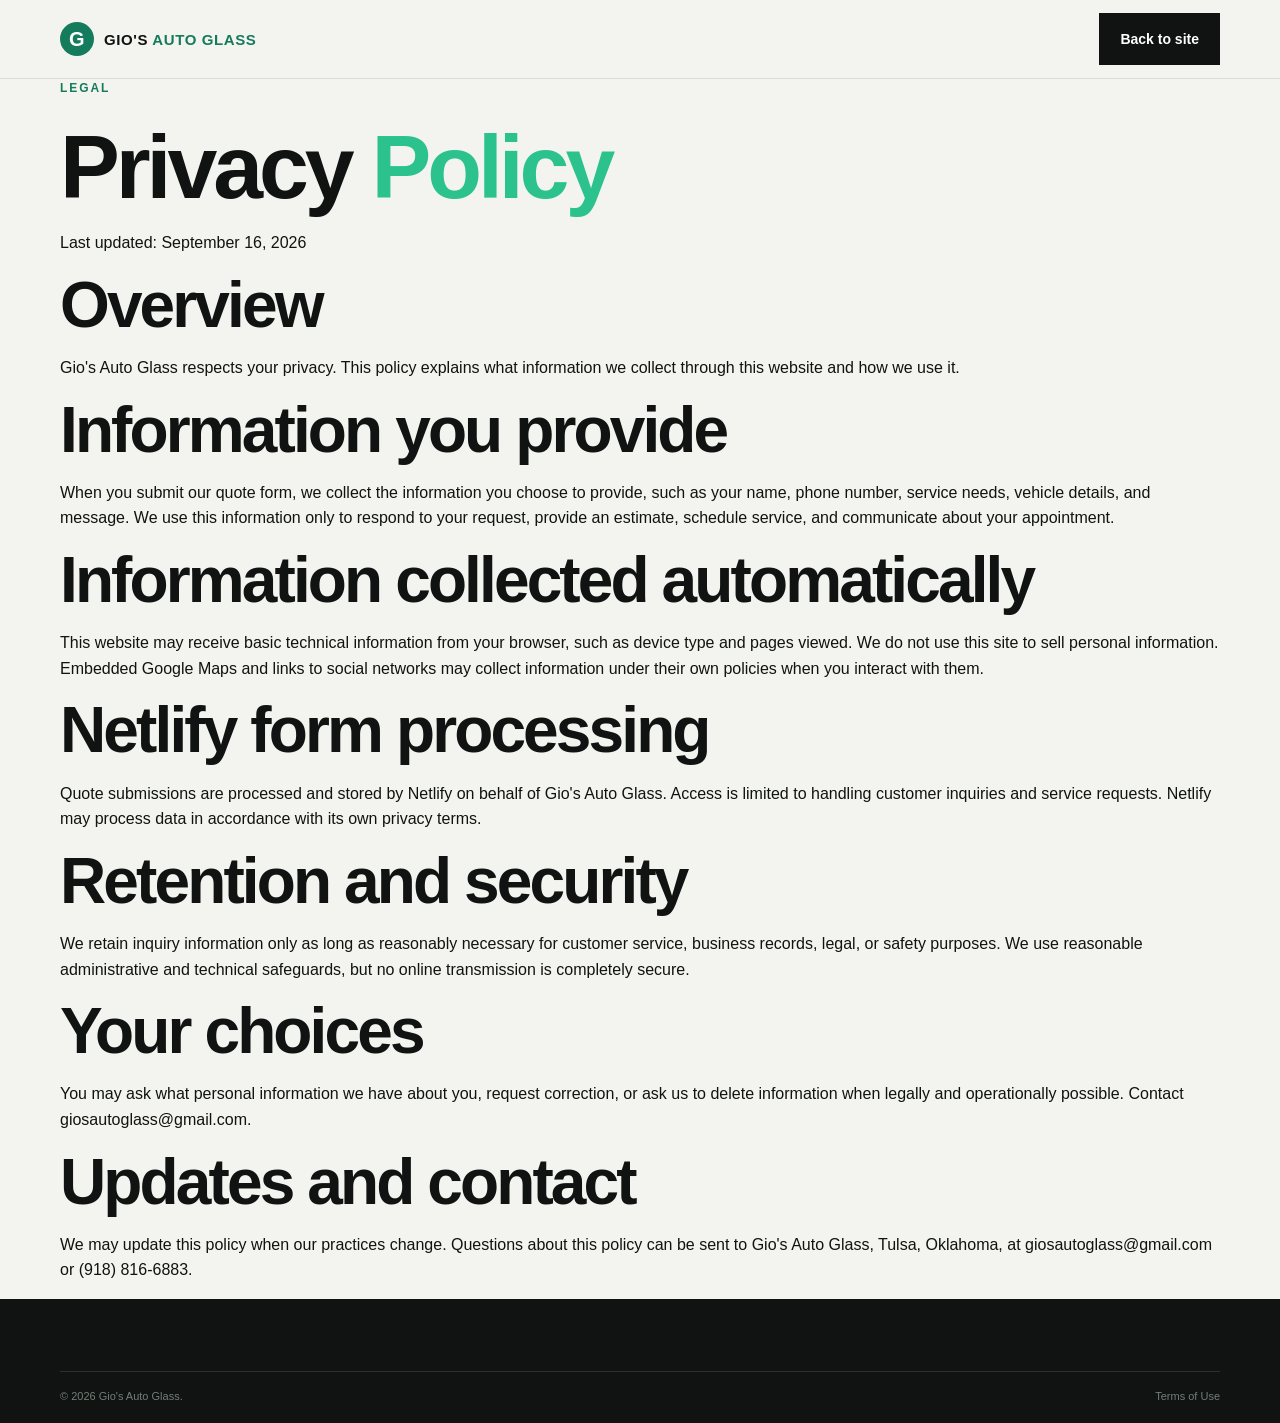
==== privacy.html @ d81fe091 "Initial commit" ====
<!doctype html><html lang="en"><head><meta charset="utf-8"><meta name="viewport" content="width=device-width, initial-scale=1"><title>Privacy Policy | Gio's Auto Glass</title><link rel="stylesheet" href="styles.css"></head><body><header class="site-header"><div class="container nav-wrap"><a class="brand" href="index.html"><span class="brand-mark">G</span><span>GIO'S <em>AUTO GLASS</em></span></a><a class="button button-dark" href="index.html">Back to site</a></div></header><main class="legal-page"><div class="container"><p class="eyebrow">Legal</p><h1>Privacy <span>Policy</span></h1><p class="legal-updated">Last updated: September 16, 2026</p><h2>Overview</h2><p>Gio's Auto Glass respects your privacy. This policy explains what information we collect through this website and how we use it.</p><h2>Information you provide</h2><p>When you submit our quote form, we collect the information you choose to provide, such as your name, phone number, service needs, vehicle details, and message. We use this information only to respond to your request, provide an estimate, schedule service, and communicate about your appointment.</p><h2>Information collected automatically</h2><p>This website may receive basic technical information from your browser, such as device type and pages viewed. We do not use this site to sell personal information. Embedded Google Maps and links to social networks may collect information under their own policies when you interact with them.</p><h2>Netlify form processing</h2><p>Quote submissions are processed and stored by Netlify on behalf of Gio's Auto Glass. Access is limited to handling customer inquiries and service requests. Netlify may process data in accordance with its own privacy terms.</p><h2>Retention and security</h2><p>We retain inquiry information only as long as reasonably necessary for customer service, business records, legal, or safety purposes. We use reasonable administrative and technical safeguards, but no online transmission is completely secure.</p><h2>Your choices</h2><p>You may ask what personal information we have about you, request correction, or ask us to delete information when legally and operationally possible. Contact <a href="mailto:giosautoglass@gmail.com">giosautoglass@gmail.com</a>.</p><h2>Updates and contact</h2><p>We may update this policy when our practices change. Questions about this policy can be sent to Gio's Auto Glass, Tulsa, Oklahoma, at <a href="mailto:giosautoglass@gmail.com">giosautoglass@gmail.com</a> or <a href="tel:+19188166883">(918) 816-6883</a>.</p></div></main><footer class="site-footer"><div class="container footer-bottom"><span>© 2026 Gio's Auto Glass.</span><a href="terms.html">Terms of Use</a></div></footer></body></html>
---- styles.css ----
:root{--ink:#101311;--muted:#69716d;--paper:#f3f4ef;--green:#157b5d;--green-bright:#2bc28e;--line:#d9ddd7;--white:#fff;--serif:'Space Grotesk',sans-serif;--sans:'DM Sans',sans-serif}*{box-sizing:border-box}html{scroll-behavior:smooth}body{margin:0;background:var(--paper);color:var(--ink);font:16px/1.6 var(--sans)}a{color:inherit;text-decoration:none}button,input,select,textarea{font:inherit}.container{width:min(1160px,calc(100% - 48px));margin:auto}.skip-link{position:absolute;left:16px;top:-60px;background:var(--green);color:#fff;padding:10px 14px;z-index:10}.skip-link:focus{top:16px}.site-header{background:rgba(243,244,239,.95);border-bottom:1px solid var(--line);position:sticky;top:0;z-index:5;backdrop-filter:blur(12px)}.nav-wrap{display:flex;align-items:center;justify-content:space-between;min-height:78px;gap:24px}.brand{display:flex;align-items:center;gap:10px;font:700 15px var(--serif);letter-spacing:.04em}.brand em{font-style:normal;color:var(--green)}.brand-mark{display:grid;place-items:center;width:34px;height:34px;background:var(--green);color:#fff;border-radius:50%;font:700 20px var(--serif)}nav{display:flex;gap:28px;color:#53605a;font-size:14px}nav a:hover,.text-link:hover,.social-links a:hover{color:var(--green)}.nav-call{display:flex;flex-direction:column;align-items:flex-end;font-size:12px;color:var(--muted)}.nav-call strong{font-size:15px;color:var(--ink)}.menu-toggle{display:none}.hero{background:var(--ink);color:#f7faf4;position:relative;overflow:hidden}.hero:before{content:"";position:absolute;width:520px;height:520px;border-radius:50%;right:-160px;top:-230px;background:radial-gradient(circle,rgba(43,194,142,.25),transparent 65%)}.hero-grid{display:grid;grid-template-columns:1fr .88fr;min-height:630px;align-items:center;gap:64px}.hero-copy{padding:80px 0}.eyebrow{font-size:12px;letter-spacing:.16em;text-transform:uppercase;color:var(--green);font-weight:700;margin:0 0 22px}.hero .eyebrow{color:#82e5bd}.pulse-dot{display:inline-block;width:7px;height:7px;background:var(--green-bright);border-radius:50%;margin-right:8px;box-shadow:0 0 0 5px rgba(43,194,142,.12)}h1,h2,h3{font-family:var(--serif);line-height:1.05;margin:0;letter-spacing:-.045em}h1{font-size:clamp(54px,7vw,92px);font-weight:600}h1 span,h2 span{color:var(--green-bright)}.hero-lede{max-width:470px;color:#b4beb8;font-size:18px;margin:28px 0 34px}.hero-actions{display:flex;align-items:center;gap:25px;flex-wrap:wrap}.button{display:inline-flex;align-items:center;justify-content:center;gap:22px;padding:14px 20px;border:1px solid transparent;font-weight:700;font-size:14px;transition:transform .2s,background .2s}.button:hover{transform:translateY(-2px)}.button-primary{background:var(--green);color:#fff}.button-primary:hover{background:#1b906e}.button-dark{background:var(--ink);color:#fff}.text-link{font-size:14px;color:#dce6df}.hero-proof{display:flex;align-items:center;gap:14px;margin-top:56px}.avatars{display:flex}.avatars span{display:grid;place-items:center;width:32px;height:32px;border:2px solid var(--ink);border-radius:50%;background:#42665b;color:#e8f0eb;font-size:11px;margin-left:-7px}.avatars span:first-child{margin-left:0;background:#c9a47b}.avatars span:nth-child(2){background:#6f8d85}.avatars span:nth-child(3){background:#8c5e45}.avatars span:last-child{background:var(--green)}.hero-proof p{font-size:13px;line-height:1.3;margin:0}.hero-proof p span{color:#8d9b94}.hero-visual{height:540px;position:relative}.hero-image-frame{position:absolute;inset:0 0 0 35px;overflow:hidden;border-radius:2px 2px 90px 2px;background:#1a211e}.hero-image-frame:after{content:"";position:absolute;inset:0;background:linear-gradient(90deg,rgba(16,19,17,.6),transparent 45%),linear-gradient(0deg,rgba(16,19,17,.25),transparent)}.hero-image-frame img{height:100%;width:100%;object-fit:cover;object-position:center}.floating-card{position:absolute;z-index:1;left:0;bottom:36px;background:#fff;color:var(--ink);display:flex;align-items:center;gap:12px;padding:16px 20px;box-shadow:0 16px 40px #0005}.check{display:grid;place-items:center;background:var(--green);color:#fff;border-radius:50%;width:34px;height:34px}.floating-card strong,.floating-card small{display:block}.floating-card strong{font-size:13px}.floating-card small{color:var(--muted);font-size:11px}.vertical-label{position:absolute;right:-10px;top:85px;writing-mode:vertical-rl;font-size:10px;letter-spacing:.2em;color:#7b8a82}.hero-bottom{display:flex;justify-content:space-between;border-top:1px solid #29322e;padding:19px 0;color:#87958e;font-size:12px;letter-spacing:.05em}.section{padding:110px 0}.section-intro{display:grid;grid-template-columns:1fr .75fr;gap:80px;align-items:end;margin-bottom:48px}.section-intro>p,.work-copy>p,.about-copy>p,.contact-copy>p{color:var(--muted);max-width:490px;margin:0 0 18px}h2{font-size:clamp(42px,5vw,66px)}.service-grid{display:grid;grid-template-columns:repeat(3,1fr);gap:1px;background:var(--line);border:1px solid var(--line)}.service-card{background:var(--paper);padding:28px;min-height:330px;position:relative}.service-card.featured{background:var(--ink);color:#fff}.service-num{font-size:12px;color:var(--green);font-weight:700}.featured .service-num{color:var(--green-bright)}.service-icon{font-size:42px;line-height:1;margin:36px 0 24px;color:var(--green)}.service-card h3{font-size:24px;letter-spacing:-.03em}.service-card p{color:var(--muted);font-size:14px;margin:14px 0 25px}.featured p{color:#a4b3ac}.service-card a{font-size:13px;color:var(--green);font-weight:700}.featured a{color:var(--green-bright)}.work{background:#e5e9e3}.work-grid{display:grid;grid-template-columns:.72fr 1fr;gap:90px;align-items:center}.work-copy h2{margin-bottom:24px}.stat-row{display:flex;gap:38px;margin-top:45px}.stat-row div{display:flex;flex-direction:column;border-left:2px solid var(--green);padding-left:12px}.stat-row strong{font:700 24px var(--serif)}.stat-row span{font-size:11px;text-transform:uppercase;letter-spacing:.08em;color:var(--muted)}.comparison{aspect-ratio:1.12/1;position:relative;overflow:hidden;background:#222;box-shadow:0 18px 40px #26392c18}.comparison>img,.comparison-before img{width:100%;height:100%;object-fit:cover;position:absolute;inset:0}.comparison-after{object-position:center}.comparison-before{position:absolute;inset:0;width:50%;overflow:hidden;border-right:2px solid #fff}.comparison-before img{width:calc(100% / .5);max-width:none;object-position:left center}.comparison-handle{position:absolute;top:50%;left:50%;transform:translate(-50%,-50%);display:grid;place-items:center;width:44px;height:44px;border-radius:50%;background:#fff;color:var(--ink);z-index:2;box-shadow:0 3px 16px #0005}.comparison-range{position:absolute;inset:0;z-index:3}.comparison-range input{position:absolute;inset:0;width:100%;height:100%;opacity:0;cursor:ew-resize}.compare-tag{position:absolute;top:18px;background:var(--ink);color:#fff;font-size:10px;letter-spacing:.15em;padding:7px 10px;z-index:2}.tag-before{left:18px}.tag-after{right:18px;background:#fff;color:var(--ink)}.about{background:var(--ink);color:#fff}.about-grid{display:grid;grid-template-columns:.85fr 1fr;gap:100px;align-items:center}.owner-frame{height:500px;position:relative;overflow:hidden;border-radius:2px 90px 2px 2px;background:#27352f}.owner-frame img{width:100%;height:100%;object-fit:cover;object-position:center 20%}.owner-badge{position:absolute;bottom:20px;left:20px;color:#fff;background:var(--green);padding:8px 12px;font-size:10px;letter-spacing:.16em}.about-copy h2{margin-bottom:26px}.about-copy>p{color:#b0bdb6}.about-copy .button{margin-top:12px}.contact{padding-bottom:55px}.contact-grid{display:grid;grid-template-columns:.78fr 1fr;gap:90px;align-items:start}.contact-copy h2{margin-bottom:24px}.contact-details{margin-top:35px;display:grid;gap:18px}.contact-details a{display:flex;gap:14px;align-items:center}.detail-icon{display:grid;place-items:center;width:35px;height:35px;border:1px solid var(--line);color:var(--green);border-radius:50%;font-weight:700}.contact-details small,.contact-details strong{display:block}.contact-details small{font-size:11px;color:var(--muted);text-transform:uppercase;letter-spacing:.1em}.contact-details strong{font-size:15px}.social-links{display:flex;gap:20px;margin-top:30px;color:var(--green);font-size:13px;font-weight:700}.form-card{background:#fff;padding:34px;box-shadow:0 15px 35px #26392c10}.form-heading{display:flex;justify-content:space-between;color:var(--green);font-size:11px;letter-spacing:.15em;font-weight:700;margin-bottom:25px}.form-card label{display:block;color:#49554f;font-size:12px;font-weight:700;margin-bottom:16px}.form-card input,.form-card select,.form-card textarea{display:block;width:100%;border:0;border-bottom:1px solid var(--line);background:transparent;padding:9px 0;color:var(--ink);outline:0;border-radius:0}.form-card textarea{resize:vertical}.form-card input:focus,.form-card select:focus,.form-card textarea:focus{border-color:var(--green);box-shadow:0 2px 0 var(--green)}.form-row{display:grid;grid-template-columns:1fr 1fr;gap:20px}.form-card .button{border:0;margin-top:4px;width:100%;cursor:pointer}.form-note{color:var(--muted);font-size:11px;margin:14px 0 0!important}.form-note a{color:var(--green);text-decoration:underline}.hidden-field{display:none!important}.map-wrap{margin-top:70px;height:280px;overflow:hidden}.map-wrap iframe{width:100%;height:100%;border:0;filter:grayscale(1) contrast(.9)}.site-footer{background:var(--ink);color:#fff;padding:38px 0 18px}.footer-top{display:grid;grid-template-columns:1fr 1fr 1fr;align-items:center;gap:20px}.footer-top p{color:#84948b;font-size:13px}.footer-top>div{display:flex;justify-content:flex-end;gap:22px;color:#a9b6af;font-size:12px}.footer-bottom{border-top:1px solid #29322e;margin-top:34px;padding-top:16px;display:flex;justify-content:space-between;color:#718079;font-size:11px}.sr-only{position:absolute;width:1px;height:1px;padding:0;margin:-1px;overflow:hidden;clip:rect(0,0,0,0);white-space:nowrap;border:0}@media(max-width:800px){.container{width:min(100% - 32px,600px)}nav,.nav-call{display:none}.menu-toggle{display:flex;border:0;background:none;flex-direction:column;gap:6px;padding:10px}.menu-toggle span{width:24px;height:2px;background:var(--ink)}.hero-grid,.work-grid,.about-grid,.contact-grid{grid-template-columns:1fr;gap:45px}.hero-grid{padding-top:15px}.hero-copy{padding:60px 0 0}.hero-visual{height:430px}.hero-image-frame{inset:0 0 0 20px}.hero-bottom{display:grid;gap:8px}.section{padding:75px 0}.section-intro{grid-template-columns:1fr;gap:20px}.service-grid{grid-template-columns:1fr}.service-card{min-height:280px}.work-copy{order:1}.comparison{order:2}.about-grid{gap:40px}.owner-frame{height:430px}.footer-top{grid-template-columns:1fr}.footer-top>div{justify-content:flex-start}.footer-bottom{display:grid;gap:8px}.vertical-label{display:none}}@media(max-width:480px){h1{font-size:54px}.hero-lede{font-size:16px}.hero-actions{align-items:flex-start;flex-direction:column;gap:18px}.hero-visual{height:350px}.floating-card{left:0;bottom:18px;padding:12px}.form-card{padding:23px 18px}.form-row{grid-template-columns:1fr;gap:0}.stat-row{gap:16px}.stat-row span{font-size:9px}.map-wrap{height:230px}}
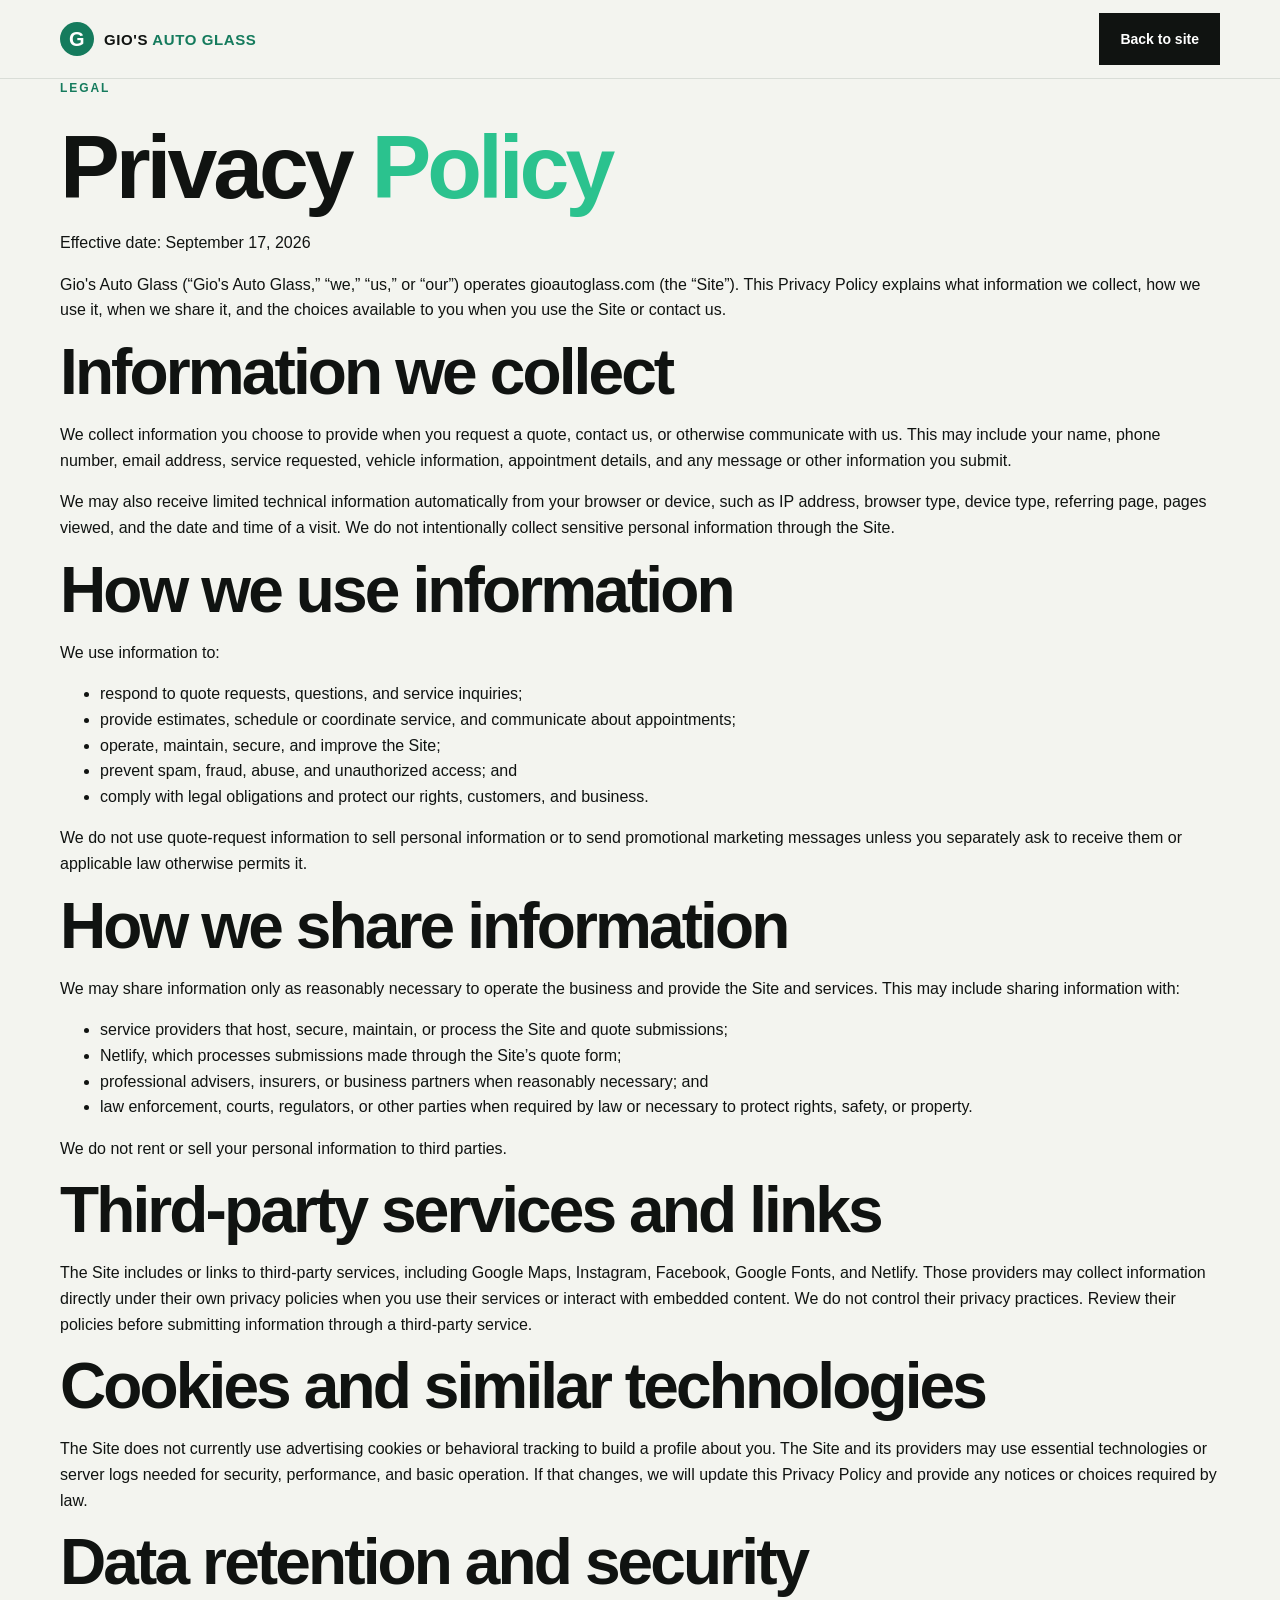
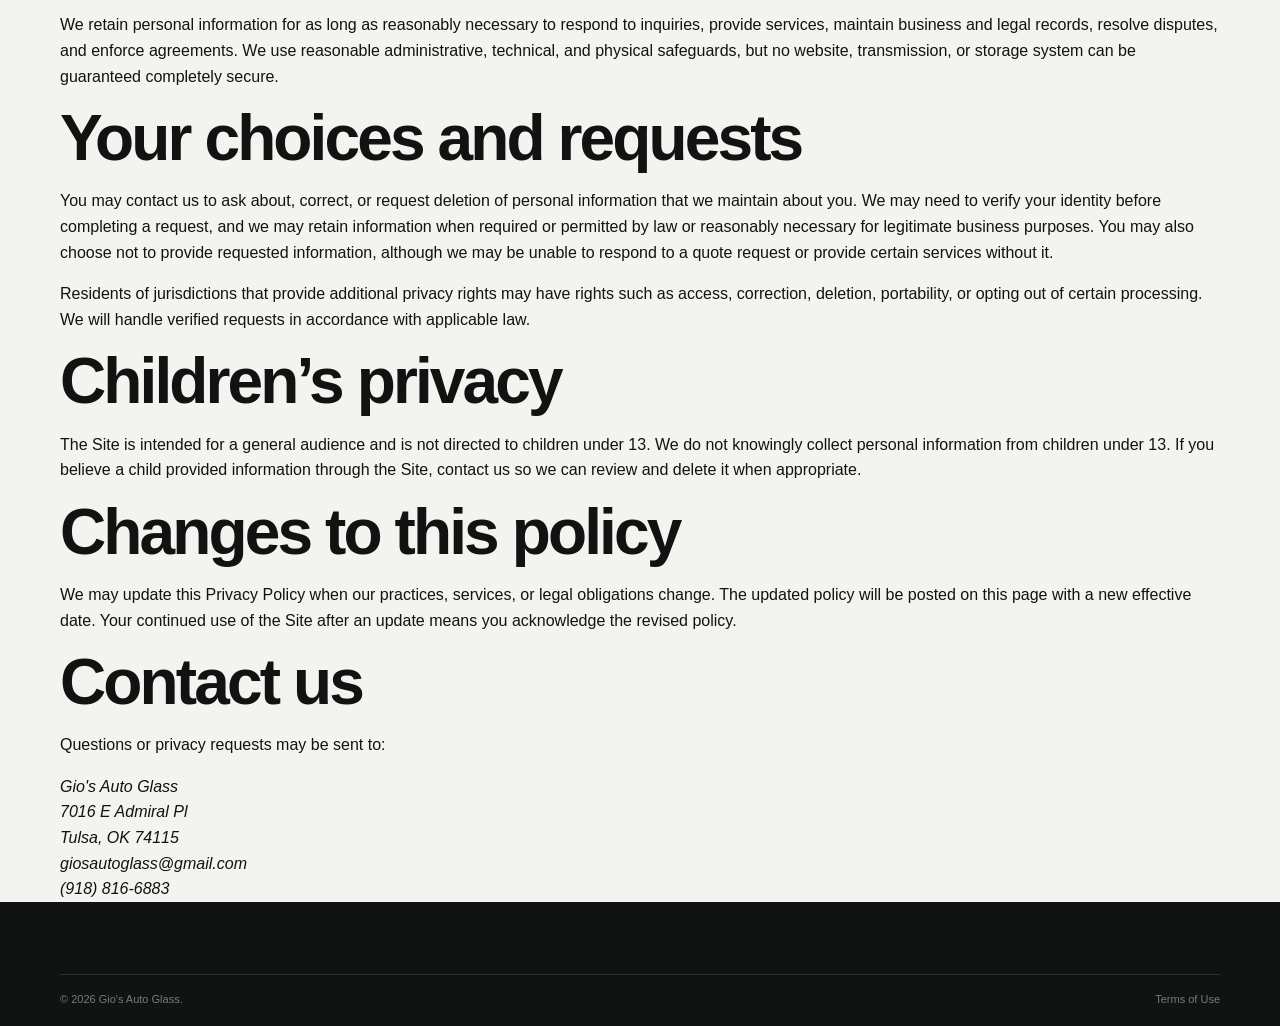
==== commit ef86f8cb: "ffixed privacy policy and terms of use" ====
--- a/privacy.html
+++ b/privacy.html
@@ -1 +1,35 @@
-<!doctype html><html lang="en"><head><meta charset="utf-8"><meta name="viewport" content="width=device-width, initial-scale=1"><title>Privacy Policy | Gio's Auto Glass</title><link rel="stylesheet" href="styles.css"></head><body><header class="site-header"><div class="container nav-wrap"><a class="brand" href="index.html"><span class="brand-mark">G</span><span>GIO'S <em>AUTO GLASS</em></span></a><a class="button button-dark" href="index.html">Back to site</a></div></header><main class="legal-page"><div class="container"><p class="eyebrow">Legal</p><h1>Privacy <span>Policy</span></h1><p class="legal-updated">Last updated: September 16, 2026</p><h2>Overview</h2><p>Gio's Auto Glass respects your privacy. This policy explains what information we collect through this website and how we use it.</p><h2>Information you provide</h2><p>When you submit our quote form, we collect the information you choose to provide, such as your name, phone number, service needs, vehicle details, and message. We use this information only to respond to your request, provide an estimate, schedule service, and communicate about your appointment.</p><h2>Information collected automatically</h2><p>This website may receive basic technical information from your browser, such as device type and pages viewed. We do not use this site to sell personal information. Embedded Google Maps and links to social networks may collect information under their own policies when you interact with them.</p><h2>Netlify form processing</h2><p>Quote submissions are processed and stored by Netlify on behalf of Gio's Auto Glass. Access is limited to handling customer inquiries and service requests. Netlify may process data in accordance with its own privacy terms.</p><h2>Retention and security</h2><p>We retain inquiry information only as long as reasonably necessary for customer service, business records, legal, or safety purposes. We use reasonable administrative and technical safeguards, but no online transmission is completely secure.</p><h2>Your choices</h2><p>You may ask what personal information we have about you, request correction, or ask us to delete information when legally and operationally possible. Contact <a href="mailto:giosautoglass@gmail.com">giosautoglass@gmail.com</a>.</p><h2>Updates and contact</h2><p>We may update this policy when our practices change. Questions about this policy can be sent to Gio's Auto Glass, Tulsa, Oklahoma, at <a href="mailto:giosautoglass@gmail.com">giosautoglass@gmail.com</a> or <a href="tel:+19188166883">(918) 816-6883</a>.</p></div></main><footer class="site-footer"><div class="container footer-bottom"><span>© 2026 Gio's Auto Glass.</span><a href="terms.html">Terms of Use</a></div></footer></body></html>
+<!doctype html>
+<html lang="en">
+<head>
+  <meta charset="utf-8">
+  <meta name="viewport" content="width=device-width, initial-scale=1">
+  <meta name="description" content="Privacy Policy for Gio's Auto Glass and gioautoglass.com.">
+  <link rel="canonical" href="https://gioautoglass.com/privacy.html">
+  <title>Privacy Policy | Gio's Auto Glass</title>
+  <link rel="stylesheet" href="styles.css">
+</head>
+<body>
+  <header class="site-header"><div class="container nav-wrap"><a class="brand" href="index.html"><span class="brand-mark">G</span><span>GIO'S <em>AUTO GLASS</em></span></a><a class="button button-dark" href="index.html">Back to site</a></div></header>
+  <main class="legal-page"><div class="container">
+    <p class="eyebrow">Legal</p><h1>Privacy <span>Policy</span></h1><p class="legal-updated">Effective date: September 17, 2026</p>
+    <p>Gio's Auto Glass (“Gio's Auto Glass,” “we,” “us,” or “our”) operates <a href="https://gioautoglass.com">gioautoglass.com</a> (the “Site”). This Privacy Policy explains what information we collect, how we use it, when we share it, and the choices available to you when you use the Site or contact us.</p>
+    <h2>Information we collect</h2>
+    <p>We collect information you choose to provide when you request a quote, contact us, or otherwise communicate with us. This may include your name, phone number, email address, service requested, vehicle information, appointment details, and any message or other information you submit.</p>
+    <p>We may also receive limited technical information automatically from your browser or device, such as IP address, browser type, device type, referring page, pages viewed, and the date and time of a visit. We do not intentionally collect sensitive personal information through the Site.</p>
+    <h2>How we use information</h2>
+    <p>We use information to:</p><ul><li>respond to quote requests, questions, and service inquiries;</li><li>provide estimates, schedule or coordinate service, and communicate about appointments;</li><li>operate, maintain, secure, and improve the Site;</li><li>prevent spam, fraud, abuse, and unauthorized access; and</li><li>comply with legal obligations and protect our rights, customers, and business.</li></ul>
+    <p>We do not use quote-request information to sell personal information or to send promotional marketing messages unless you separately ask to receive them or applicable law otherwise permits it.</p>
+    <h2>How we share information</h2>
+    <p>We may share information only as reasonably necessary to operate the business and provide the Site and services. This may include sharing information with:</p><ul><li>service providers that host, secure, maintain, or process the Site and quote submissions;</li><li>Netlify, which processes submissions made through the Site’s quote form;</li><li>professional advisers, insurers, or business partners when reasonably necessary; and</li><li>law enforcement, courts, regulators, or other parties when required by law or necessary to protect rights, safety, or property.</li></ul>
+    <p>We do not rent or sell your personal information to third parties.</p>
+    <h2>Third-party services and links</h2><p>The Site includes or links to third-party services, including Google Maps, Instagram, Facebook, Google Fonts, and Netlify. Those providers may collect information directly under their own privacy policies when you use their services or interact with embedded content. We do not control their privacy practices. Review their policies before submitting information through a third-party service.</p>
+    <h2>Cookies and similar technologies</h2><p>The Site does not currently use advertising cookies or behavioral tracking to build a profile about you. The Site and its providers may use essential technologies or server logs needed for security, performance, and basic operation. If that changes, we will update this Privacy Policy and provide any notices or choices required by law.</p>
+    <h2>Data retention and security</h2><p>We retain personal information for as long as reasonably necessary to respond to inquiries, provide services, maintain business and legal records, resolve disputes, and enforce agreements. We use reasonable administrative, technical, and physical safeguards, but no website, transmission, or storage system can be guaranteed completely secure.</p>
+    <h2>Your choices and requests</h2><p>You may contact us to ask about, correct, or request deletion of personal information that we maintain about you. We may need to verify your identity before completing a request, and we may retain information when required or permitted by law or reasonably necessary for legitimate business purposes. You may also choose not to provide requested information, although we may be unable to respond to a quote request or provide certain services without it.</p><p>Residents of jurisdictions that provide additional privacy rights may have rights such as access, correction, deletion, portability, or opting out of certain processing. We will handle verified requests in accordance with applicable law.</p>
+    <h2>Children’s privacy</h2><p>The Site is intended for a general audience and is not directed to children under 13. We do not knowingly collect personal information from children under 13. If you believe a child provided information through the Site, contact us so we can review and delete it when appropriate.</p>
+    <h2>Changes to this policy</h2><p>We may update this Privacy Policy when our practices, services, or legal obligations change. The updated policy will be posted on this page with a new effective date. Your continued use of the Site after an update means you acknowledge the revised policy.</p>
+    <h2>Contact us</h2><p>Questions or privacy requests may be sent to:</p><address>Gio's Auto Glass<br>7016 E Admiral Pl<br>Tulsa, OK 74115<br><a href="mailto:giosautoglass@gmail.com">giosautoglass@gmail.com</a><br><a href="tel:+19188166883">(918) 816-6883</a></address>
+  </div></main>
+  <footer class="site-footer"><div class="container footer-bottom"><span>© 2026 Gio's Auto Glass.</span><a href="terms.html">Terms of Use</a></div></footer>
+</body>
+</html>
